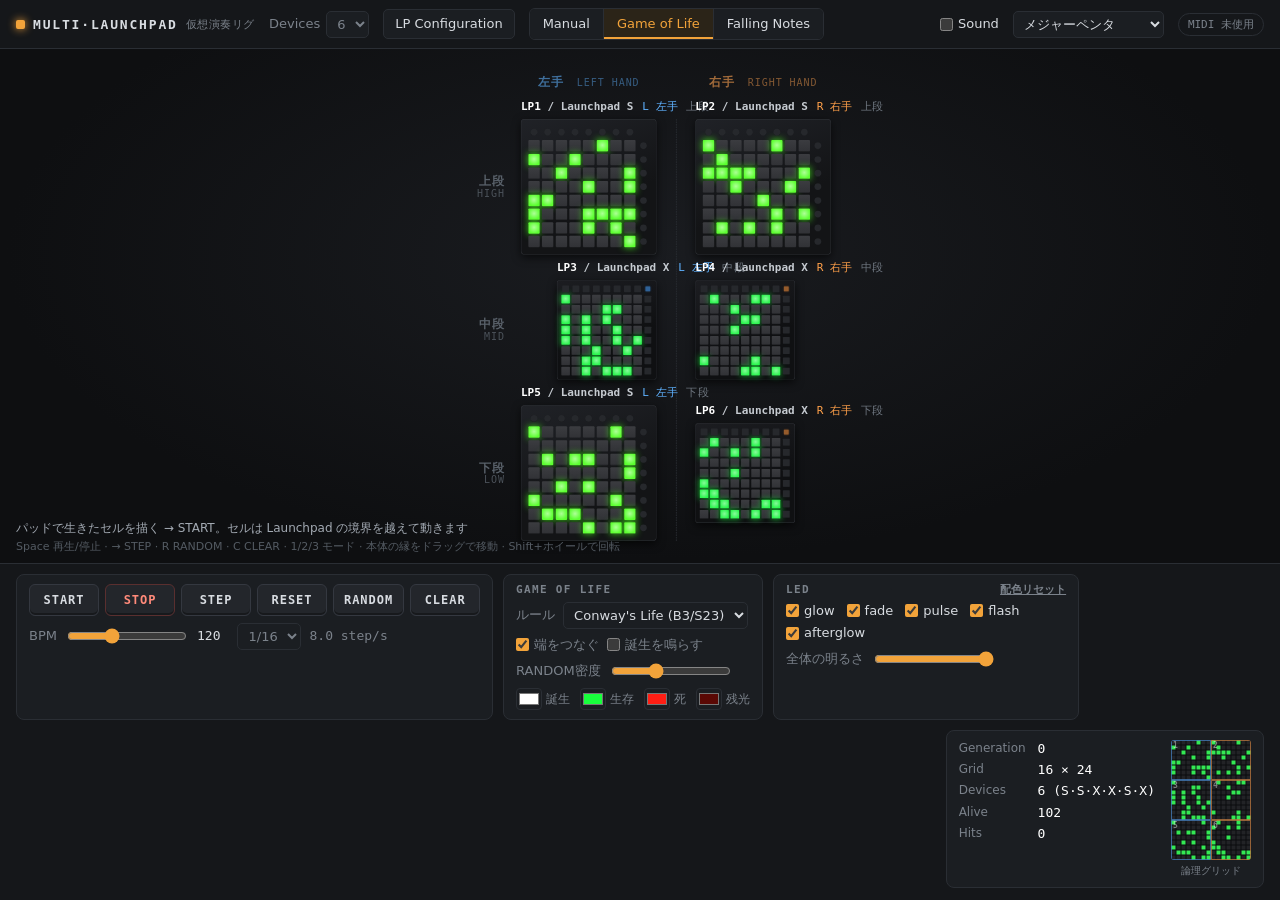
==== index.html @ cb0e10cd "複数Launchpad仮想演奏リグのプロトタイプを追加 Launchpad S / X を2〜6台、左手・右手×上中下段に並べる仮想リグ。 全台を一枚の巨大グリッドとして扱い、Game of Life" ====
<!doctype html>
<html lang="ja">
<head>
<meta charset="utf-8">
<meta name="viewport" content="width=device-width, initial-scale=1">
<title>Multi-Launchpad Rig</title>
<link rel="stylesheet" href="css/style.css">
</head>
<body>
<header class="topbar">
  <div class="brand"><span class="brand-dot"></span>MULTI·LAUNCHPAD <small>仮想演奏リグ</small></div>
  <label class="field">Devices
    <select id="deviceCount">
      <option>2</option><option>3</option><option>4</option><option>5</option><option>6</option>
    </select>
  </label>
  <button id="openConfig" class="btn">LP Configuration</button>
  <nav class="seg" id="modeSeg">
    <button data-mode="manual">Manual</button>
    <button data-mode="life">Game of Life</button>
    <button data-mode="falling">Falling Notes</button>
  </nav>
  <div class="spacer"></div>
  <label class="chk"><input type="checkbox" id="soundToggle"> Sound</label>
  <select id="scaleSelect" title="音階"></select>
  <span id="midiStatus" class="pill">MIDI 未使用</span>
</header>

<main id="stageWrap">
  <div id="stage"></div>
  <div id="hint" class="hint"></div>
  <div class="keys">Space 再生/停止 · → STEP · R RANDOM · C CLEAR · 1/2/3 モード · 本体の縁をドラッグで移動 · Shift+ホイールで回転</div>
</main>

<footer class="dock">
  <section class="card transport-card">
    <div class="transport">
      <button id="btnStart" class="tbtn">START</button>
      <button id="btnStop" class="tbtn">STOP</button>
      <button id="btnStep" class="tbtn">STEP</button>
      <button id="btnReset" class="tbtn">RESET</button>
      <button id="btnRandom" class="tbtn">RANDOM</button>
      <button id="btnClear" class="tbtn">CLEAR</button>
    </div>
    <div class="tempo">
      <label>BPM <input type="range" id="bpm" min="20" max="300" step="1"></label>
      <output id="bpmVal" class="mono"></output>
      <select id="division" title="1拍あたりのステップ数">
        <option value="1">1/4</option>
        <option value="2">1/8</option>
        <option value="4">1/16</option>
        <option value="8">1/32</option>
      </select>
      <span id="rateVal" class="muted mono"></span>
    </div>
  </section>

  <section class="card opts" data-for="manual">
    <h3>Manual</h3>
    <div class="palette" id="palette"></div>
    <label class="row">明るさ <input type="range" id="paintBright" min="0.1" max="1" step="0.05"></label>
    <label class="row">パッド動作
      <select id="behavior">
        <option value="toggle">トグル(クリックでON/OFF)</option>
        <option value="momentary">押している間だけ(演奏)</option>
      </select>
    </label>
  </section>

  <section class="card opts" data-for="life">
    <h3>Game of Life</h3>
    <label class="row">ルール <select id="rule"></select></label>
    <div class="row">
      <label class="chk"><input type="checkbox" id="wrap"> 端をつなぐ</label>
      <label class="chk"><input type="checkbox" id="birthSound"> 誕生を鳴らす</label>
    </div>
    <label class="row">RANDOM密度 <input type="range" id="density" min="0.05" max="0.7" step="0.01"></label>
    <div class="swatches">
      <label><input type="color" data-scheme="born">誕生</label>
      <label><input type="color" data-scheme="alive">生存</label>
      <label><input type="color" data-scheme="dying">死</label>
      <label><input type="color" data-scheme="ghost">残光</label>
    </div>
  </section>

  <section class="card opts" data-for="falling">
    <h3>Falling Notes</h3>
    <label class="row">動き
      <select id="motion">
        <option value="straight">まっすぐ</option>
        <option value="diagonal">斜め(左右で反射)</option>
        <option value="mix">ミックス</option>
      </select>
    </label>
    <label class="row">出現率 <input type="range" id="fallRate" min="0" max="1" step="0.01"></label>
    <div class="swatches">
      <label><input type="color" data-scheme="noteLeft">左手</label>
      <label><input type="color" data-scheme="noteRight">右手</label>
      <label><input type="color" data-scheme="hit">到達</label>
    </div>
  </section>

  <section class="card fx">
    <h3>LED <button id="schemeReset" class="link" title="Life / Falling の配色を初期値に戻す">配色リセット</button></h3>
    <div class="fxs">
      <label class="chk"><input type="checkbox" data-fx="glow"> glow</label>
      <label class="chk"><input type="checkbox" data-fx="fade"> fade</label>
      <label class="chk"><input type="checkbox" data-fx="pulse"> pulse</label>
      <label class="chk"><input type="checkbox" data-fx="flash"> flash</label>
      <label class="chk"><input type="checkbox" data-fx="afterglow"> afterglow</label>
    </div>
    <label class="row">全体の明るさ <input type="range" id="brightness" min="0.2" max="1" step="0.05"></label>
  </section>

  <section class="card stats">
    <dl>
      <dt>Generation</dt><dd id="stGen" class="mono">0</dd>
      <dt>Grid</dt><dd id="stGrid" class="mono"></dd>
      <dt>Devices</dt><dd id="stDevices" class="mono"></dd>
      <dt>Alive</dt><dd id="stPop" class="mono"></dd>
      <dt>Hits</dt><dd id="stHits" class="mono"></dd>
    </dl>
    <figure class="mini">
      <canvas id="minimap"></canvas>
      <figcaption>論理グリッド</figcaption>
    </figure>
  </section>
</footer>

<dialog id="configDialog"></dialog>

<script src="js/core/base.js"></script>
<script src="js/core/clock.js"></script>
<script src="js/core/color.js"></script>
<script src="js/launchpad/profiles.js"></script>
<script src="js/launchpad/device.js"></script>
<script src="js/launchpad/rig.js"></script>
<script src="js/launchpad/virtual-view.js"></script>
<script src="js/grid/grid.js"></script>
<script src="js/engines/life.js"></script>
<script src="js/engines/falling.js"></script>
<script src="js/engines/manual.js"></script>
<script src="js/render/animation.js"></script>
<script src="js/midi/note-mapper.js"></script>
<script src="js/midi/midi-adapter.js"></script>
<script src="js/audio/synth.js"></script>
<script src="js/ui/stage.js"></script>
<script src="js/ui/pad-input.js"></script>
<script src="js/ui/minimap.js"></script>
<script src="js/ui/config.js"></script>
<script src="js/ui/app.js"></script>
</body>
</html>
---- css/style.css ----
:root {
  --bg: #0c0d0f;
  --panel: #15171a;
  --panel-2: #1b1e22;
  --line: #2a2e34;
  --text: #d8dce1;
  --muted: #7b828b;
  --accent: #f2a33a;
  --left: #5fb2ff;
  --right: #ffa04a;
  --font: "Segoe UI", "Hiragino Sans", "Yu Gothic UI", system-ui, sans-serif;
  --mono: ui-monospace, "Cascadia Mono", Consolas, monospace;
  color-scheme: dark;
}

* { box-sizing: border-box; }
html, body { height: 100%; margin: 0; }
body {
  display: flex;
  flex-direction: column;
  overflow: hidden;
  background: var(--bg);
  color: var(--text);
  font: 13px/1.4 var(--font);
  user-select: none;
  -webkit-user-select: none;
}
button, select, input { font: inherit; color: inherit; }
.mono { font-family: var(--mono); }
.muted { color: var(--muted); }
[hidden] { display: none !important; }

/* ---------- 上部バー ---------- */
.topbar {
  display: flex;
  align-items: center;
  flex-wrap: wrap;
  gap: 10px 14px;
  padding: 8px 16px;
  background: var(--panel);
  border-bottom: 1px solid var(--line);
}
.brand { font: 700 13px/1 var(--mono); letter-spacing: .14em; display: flex; align-items: center; gap: 8px; }
.brand small { font: 400 11px var(--font); letter-spacing: .05em; color: var(--muted); }
.brand-dot { width: 9px; height: 9px; border-radius: 2px; background: var(--accent); box-shadow: 0 0 8px var(--accent); }
.spacer { flex: 1; }
.field { display: flex; align-items: center; gap: 6px; color: var(--muted); }
select, input[type="number"] {
  background: var(--panel-2);
  border: 1px solid var(--line);
  border-radius: 5px;
  padding: 4px 6px;
}
input[type="number"] { width: 52px; }
.btn {
  background: var(--panel-2);
  border: 1px solid var(--line);
  border-radius: 5px;
  padding: 5px 11px;
  cursor: pointer;
}
.btn:hover { border-color: #444a52; }
.btn:disabled { opacity: .4; cursor: default; }
.link { background: none; border: 0; color: var(--muted); cursor: pointer; font-size: 11px; padding: 0; text-decoration: underline; }
.seg { display: flex; border: 1px solid var(--line); border-radius: 6px; overflow: hidden; }
.seg button { background: var(--panel-2); border: 0; border-right: 1px solid var(--line); padding: 6px 13px; cursor: pointer; }
.seg button:last-child { border-right: 0; }
.seg button.active { background: #2b2418; color: var(--accent); box-shadow: inset 0 -2px 0 var(--accent); }
.chk { display: inline-flex; align-items: center; gap: 5px; cursor: pointer; }
.chk input { accent-color: var(--accent); margin: 0; }
.pill { font: 11px var(--mono); color: var(--muted); border: 1px solid var(--line); border-radius: 99px; padding: 3px 9px; }
.pill.on { color: #7dffa0; border-color: #2f5a3a; }

/* ---------- ステージ ---------- */
#stageWrap {
  position: relative;
  flex: 1;
  min-height: 220px;
  overflow: hidden;
  touch-action: none;
  background:
    radial-gradient(ellipse at 50% 40%, #1a1c20 0%, #0e0f11 70%),
    #0e0f11;
}
#stage {
  --u: 2px;
  --inv: 1;
  position: absolute;
  left: 0;
  top: 0;
  transform-origin: 0 0;
  transition: transform .3s ease;
}
#stage.dragging { transition: none; }
.hint, .keys {
  position: absolute;
  left: 16px;
  font-size: 12px;
  color: var(--muted);
  pointer-events: none;
}
.hint { bottom: 26px; color: #a3aab3; }
.keys { bottom: 8px; font-size: 11px; color: #545b63; }

.stage-deco { position: absolute; left: 0; top: 0; }
.center-line {
  position: absolute;
  width: 0;
  border-left: calc(1px * var(--inv)) dashed #2b2f35;
}
.stage-label {
  position: absolute;
  font: 600 calc(12px * var(--inv))/1.1 var(--mono);
  letter-spacing: .08em;
  color: #59616a;
  white-space: nowrap;
}
.stage-label small { font-weight: 400; margin-left: .5em; opacity: .8; }
.stage-label.hand { text-align: center; transform: translateY(calc(-100% - 30px * var(--inv))); }
.stage-label.hand-left { color: #3f6f9c; }
.stage-label.hand-right { color: #a06a3a; }
.stage-label.layer {
  transform: translate(calc(-100% - 16px * var(--inv)), -50%);
  text-align: right;
}
.stage-label.layer small { display: block; margin: 0; }
.placeholder {
  position: absolute;
  border: calc(1.5px * var(--inv)) dashed #2c3036;
  border-radius: calc(var(--u) * 7);
  display: grid;
  place-items: center;
  text-align: center;
  color: #444a52;
  font: calc(12px * var(--inv))/1.5 var(--mono);
}

/* ---------- Launchpad 本体 ---------- */
.lp { position: absolute; transform-origin: 50% 50%; }
.lp.grabbing { z-index: 5; }
.lp-body {
  position: absolute;
  inset: 0;
  border-radius: calc(var(--u) * 7);
  background: linear-gradient(160deg, #202227, #131416 60%);
  box-shadow:
    0 calc(var(--u) * 5) calc(var(--u) * 16) rgba(0, 0, 0, .65),
    inset 0 0 0 calc(var(--u) * .8) #2f3237,
    inset 0 calc(var(--u) * 1) 0 rgba(255, 255, 255, .04);
  cursor: grab;
}
.lp-X .lp-body { border-radius: calc(var(--u) * 5); background: linear-gradient(160deg, #1c1d21, #0f1012 60%); }
.lp.grabbing .lp-body { cursor: grabbing; }
.lp-tag {
  position: absolute;
  left: 0;
  bottom: 100%;
  margin-bottom: calc(6px * var(--inv));
  font: 600 calc(11px * var(--inv))/1.2 var(--mono);
  color: #c6cbd1;
  white-space: nowrap;
  cursor: grab;
}
.lp-tag b { color: #fff; }
.lp-tag .meta { font-weight: 400; color: #6f7780; margin-left: .8em; }
.lp-tag .hand-left { color: var(--left); }
.lp-tag .hand-right { color: var(--right); }

.lp-matrix {
  position: absolute;
  display: grid;
  grid-template-columns: repeat(9, 1fr);
  grid-template-rows: repeat(9, 1fr);
}
.pad {
  border-radius: calc(var(--u) * 1.6);
  background: linear-gradient(180deg, #3b3c40, #313236);
  box-shadow: inset 0 calc(var(--u) * -.5) 0 rgba(0, 0, 0, .45);
  cursor: pointer;
}
.lp-X .pad { border-radius: calc(var(--u) * 1.1); }
#stage.no-glow .pad.lit { box-shadow: none !important; }
.fn { background: #26282c; box-shadow: inset 0 calc(var(--u) * -.4) 0 rgba(0, 0, 0, .4); }
.lp-S .fn { border-radius: 50%; transform: scale(.6); }
.lp-X .fn { border-radius: calc(var(--u) * 1); transform: scale(.8); }
.logo {
  border-radius: calc(var(--u) * 1);
  transform: scale(.55);
  background: var(--logo, #333);
  box-shadow: 0 0 calc(var(--u) * 5) var(--logo, transparent);
}

/* ---------- 下部ドック ---------- */
.dock {
  display: flex;
  flex-wrap: wrap;
  align-items: stretch;
  gap: 10px;
  padding: 10px 16px 12px;
  background: var(--panel);
  border-top: 1px solid var(--line);
  max-height: 46vh;
  overflow-y: auto;
}
.card {
  background: var(--panel-2);
  border: 1px solid var(--line);
  border-radius: 8px;
  padding: 9px 12px;
  display: flex;
  flex-direction: column;
  gap: 7px;
  min-width: 0;
}
.card h3 {
  margin: 0;
  font: 600 11px/1 var(--mono);
  letter-spacing: .12em;
  text-transform: uppercase;
  color: var(--muted);
  display: flex;
  justify-content: space-between;
  gap: 12px;
}
.row { display: flex; align-items: center; gap: 8px; color: var(--muted); }
.row select { color: var(--text); }
input[type="range"] { accent-color: var(--accent); width: 120px; }

.transport { display: flex; gap: 6px; flex-wrap: wrap; }
.tbtn {
  min-width: 70px;
  padding: 9px 10px;
  font: 600 12px/1 var(--mono);
  letter-spacing: .08em;
  background: #23262b;
  border: 1px solid #343840;
  border-radius: 6px;
  cursor: pointer;
  box-shadow: inset 0 -2px 0 rgba(0, 0, 0, .35);
}
.tbtn:hover { border-color: #4a5058; }
.tbtn:active { transform: translateY(1px); }
#btnStart.active { color: #7dffa0; border-color: #2f6a40; box-shadow: 0 0 10px rgba(80, 255, 130, .2), inset 0 -2px 0 rgba(0, 0, 0, .35); }
#btnStop.active { color: #ff8a7a; border-color: #5a2f2f; }
.tempo { display: flex; align-items: center; gap: 8px; flex-wrap: wrap; color: var(--muted); }
.tempo label { display: flex; align-items: center; gap: 8px; }
#bpmVal { min-width: 2.5em; color: var(--text); }

.palette { display: flex; gap: 5px; align-items: center; flex-wrap: wrap; }
.sw {
  width: 22px; height: 22px;
  border-radius: 4px;
  border: 1px solid #00000080;
  background: var(--sw);
  cursor: pointer;
  box-shadow: 0 0 6px color-mix(in srgb, var(--sw) 45%, transparent);
}
.sw.active { outline: 2px solid #fff; outline-offset: 1px; }
input[type="color"] {
  width: 26px; height: 22px;
  padding: 0;
  border: 1px solid var(--line);
  border-radius: 4px;
  background: none;
  cursor: pointer;
}
.swatches { display: flex; gap: 10px; flex-wrap: wrap; }
.swatches label { display: flex; align-items: center; gap: 4px; color: var(--muted); font-size: 12px; }
.fxs { display: flex; flex-wrap: wrap; gap: 4px 12px; max-width: 280px; }

.stats { flex-direction: row; gap: 16px; margin-left: auto; }
.stats dl { display: grid; grid-template-columns: auto auto; gap: 3px 12px; margin: 0; align-content: start; }
.stats dt { color: var(--muted); font-size: 12px; }
.stats dd { margin: 0; color: #fff; }
.mini { margin: 0; display: flex; flex-direction: column; align-items: center; gap: 4px; }
.mini canvas { border-radius: 3px; image-rendering: pixelated; }
.mini figcaption { font-size: 10px; color: var(--muted); }

/* ---------- 設定ダイアログ ---------- */
dialog {
  background: var(--panel);
  color: var(--text);
  border: 1px solid var(--line);
  border-radius: 10px;
  padding: 0;
  max-width: min(1100px, calc(100vw - 32px));
  width: 100%;
}
dialog::backdrop { background: rgba(0, 0, 0, .6); }
.cfg { padding: 14px 18px 18px; display: flex; flex-direction: column; gap: 12px; }
.cfg header { display: flex; justify-content: space-between; align-items: center; }
.cfg h2 { margin: 0; font: 600 14px var(--mono); letter-spacing: .1em; }
.cfg h3 { margin: 0 0 4px; font: 600 12px var(--mono); color: var(--muted); letter-spacing: .1em; }
.cfg .x { background: none; border: 0; font-size: 22px; cursor: pointer; color: var(--muted); }
.cfg-scroll { overflow-x: auto; }
.cfg table { border-collapse: collapse; width: 100%; font-size: 12px; }
.cfg th { text-align: left; font-weight: 600; color: var(--muted); padding: 6px 8px; border-bottom: 1px solid var(--line); white-space: nowrap; }
.cfg td { padding: 6px 8px; border-bottom: 1px solid #1f2226; white-space: nowrap; }
.cfg td select { max-width: 190px; }
.cfg .rot { display: flex; align-items: center; gap: 6px; }
.cfg .rot input { width: 90px; }
.cfg .rot span { font: 11px var(--mono); min-width: 3.5em; }
.cfg .hand-left { color: var(--left); }
.cfg .hand-right { color: var(--right); }
.cfg .note { margin: 0; color: var(--muted); font-size: 12px; line-height: 1.6; }
.cfg-actions { display: flex; align-items: center; gap: 8px; flex-wrap: wrap; }
.cfg-actions .lbl { font: 600 11px var(--mono); color: var(--muted); min-width: 7em; }
.cfg-actions label { display: flex; align-items: center; gap: 6px; color: var(--muted); }
.cfg-midi { border-top: 1px solid var(--line); padding-top: 12px; display: flex; flex-direction: column; gap: 8px; }

@media (max-width: 760px) {
  .topbar { padding: 8px 12px; }
  .dock { padding: 8px 12px; }
  .stats { margin-left: 0; }
  .keys { display: none; }
}
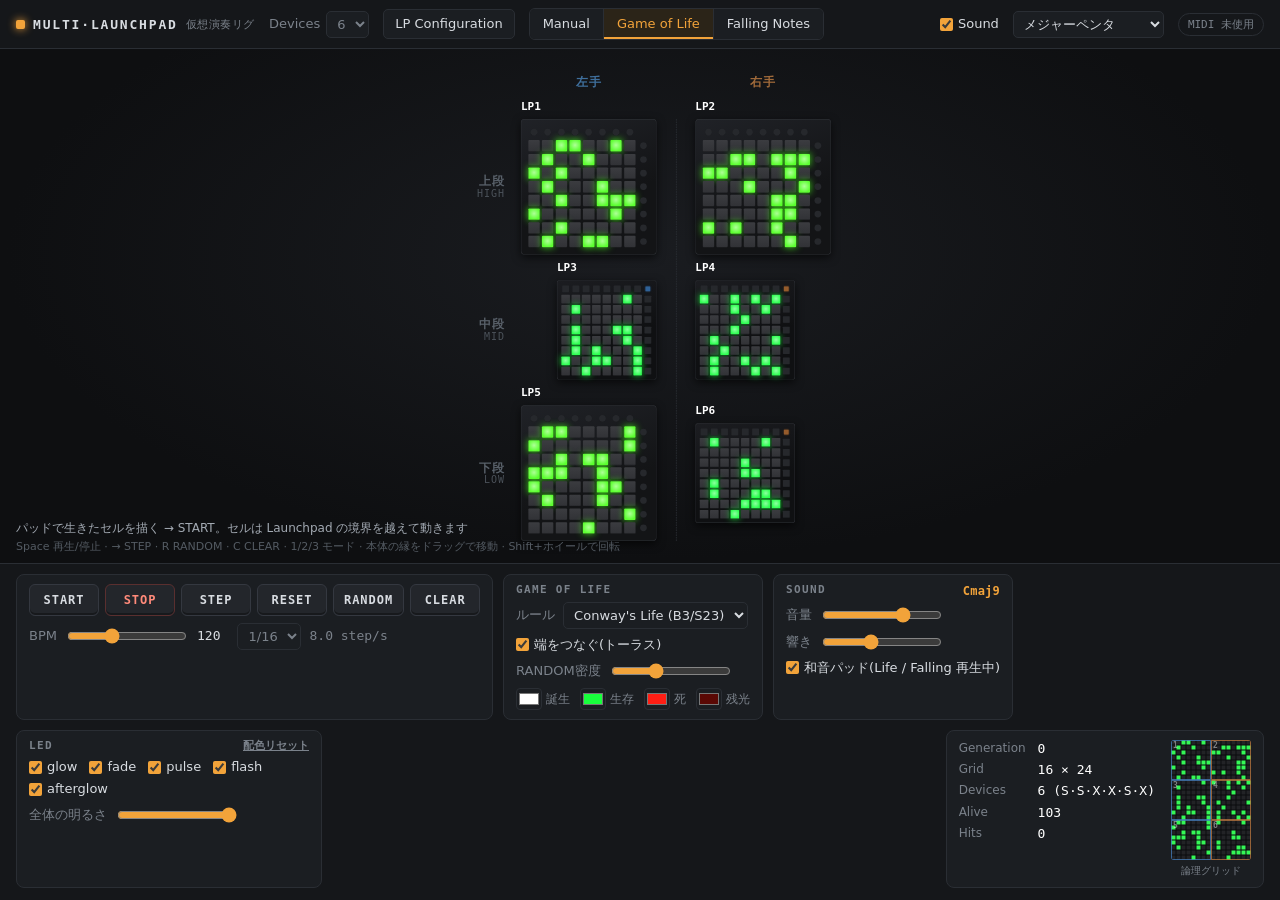
==== commit b37d423a: "音をコード進行に連動させ、音色と響きを作り直した 生成モード(Life / Falling)の音は2小節ごとに進むコードの構成音に乗せる。 左手はマリンバ系・右手はベル系、横位置で定位、リバーブとテン" ====
--- a/index.html
+++ b/index.html
@@ -70,10 +70,7 @@
   <section class="card opts" data-for="life">
     <h3>Game of Life</h3>
     <label class="row">ルール <select id="rule"></select></label>
-    <div class="row">
-      <label class="chk"><input type="checkbox" id="wrap"> 端をつなぐ</label>
-      <label class="chk"><input type="checkbox" id="birthSound"> 誕生を鳴らす</label>
-    </div>
+    <label class="chk"><input type="checkbox" id="wrap"> 端をつなぐ(トーラス)</label>
     <label class="row">RANDOM密度 <input type="range" id="density" min="0.05" max="0.7" step="0.01"></label>
     <div class="swatches">
       <label><input type="color" data-scheme="born">誕生</label>
@@ -98,6 +95,13 @@
       <label><input type="color" data-scheme="noteRight">右手</label>
       <label><input type="color" data-scheme="hit">到達</label>
     </div>
+  </section>
+
+  <section class="card sound">
+    <h3>Sound <span id="stChord" class="chord" title="いまのコード(生成モードの音はこのコードの構成音で鳴る)"></span></h3>
+    <label class="row">音量 <input type="range" id="volume" min="0" max="1" step="0.01"></label>
+    <label class="row">響き <input type="range" id="reverb" min="0" max="0.9" step="0.01"></label>
+    <label class="chk"><input type="checkbox" id="padToggle"> 和音パッド(Life / Falling 再生中)</label>
   </section>
 
   <section class="card fx">
@@ -143,6 +147,7 @@
 <script src="js/render/animation.js"></script>
 <script src="js/midi/note-mapper.js"></script>
 <script src="js/midi/midi-adapter.js"></script>
+<script src="js/audio/harmony.js"></script>
 <script src="js/audio/synth.js"></script>
 <script src="js/ui/stage.js"></script>
 <script src="js/ui/pad-input.js"></script>
--- a/css/style.css
+++ b/css/style.css
@@ -163,6 +163,9 @@
 }
 .lp-tag b { color: #fff; }
 .lp-tag .meta { font-weight: 400; color: #6f7780; margin-left: .8em; }
+#stage.compact .lp-tag .meta,
+#stage.compact .stage-label.hand small { display: none; }
+#stage.tiny .lp-tag .model { display: none; }
 .lp-tag .hand-left { color: var(--left); }
 .lp-tag .hand-right { color: var(--right); }
 
@@ -266,6 +269,7 @@
 }
 .swatches { display: flex; gap: 10px; flex-wrap: wrap; }
 .swatches label { display: flex; align-items: center; gap: 4px; color: var(--muted); font-size: 12px; }
+.chord { font: 600 12px var(--mono); letter-spacing: .02em; text-transform: none; color: var(--accent); }
 .fxs { display: flex; flex-wrap: wrap; gap: 4px 12px; max-width: 280px; }
 
 .stats { flex-direction: row; gap: 16px; margin-left: auto; }
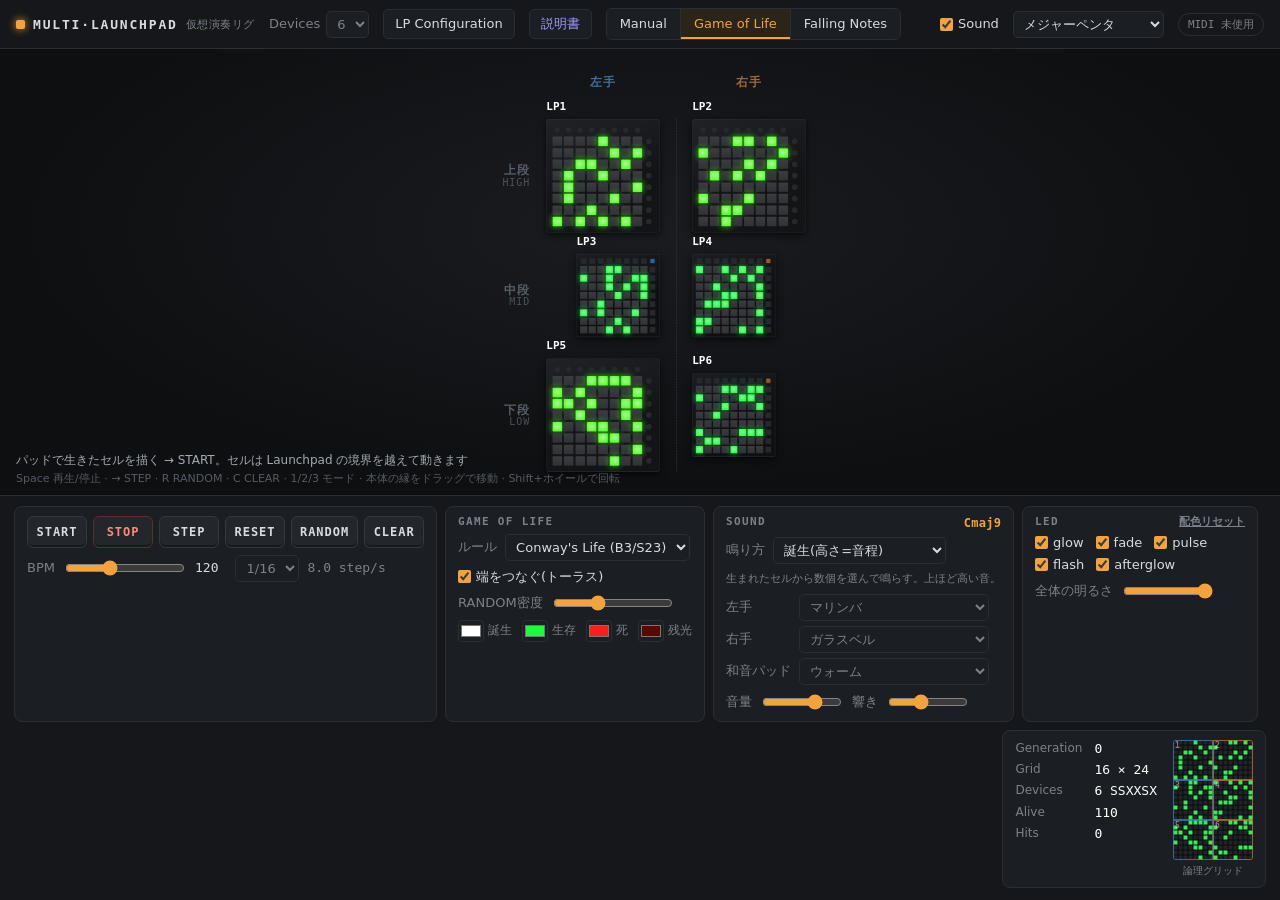
==== commit 15c5da0c: "鳴り方ルールと音色を増やし、説明書を追加 鳴り方を Sonifier に分離し、モードごとにルールを選べるようにした (Life: 誕生/スキャン/アルペジオ/消滅、Falling: 到達/境界越え/" ====
--- a/index.html
+++ b/index.html
@@ -15,6 +15,7 @@
     </select>
   </label>
   <button id="openConfig" class="btn">LP Configuration</button>
+  <a class="btn" href="manual.html" target="_blank" rel="noopener">説明書</a>
   <nav class="seg" id="modeSeg">
     <button data-mode="manual">Manual</button>
     <button data-mode="life">Game of Life</button>
@@ -98,10 +99,18 @@
   </section>
 
   <section class="card sound">
-    <h3>Sound <span id="stChord" class="chord" title="いまのコード(生成モードの音はこのコードの構成音で鳴る)"></span></h3>
-    <label class="row">音量 <input type="range" id="volume" min="0" max="1" step="0.01"></label>
-    <label class="row">響き <input type="range" id="reverb" min="0" max="0.9" step="0.01"></label>
-    <label class="chk"><input type="checkbox" id="padToggle"> 和音パッド(Life / Falling 再生中)</label>
+    <h3>Sound <span id="stChord" class="chord" title="いまのコード(生成される音はこのコードの構成音で鳴る)"></span></h3>
+    <label class="row">鳴り方 <select id="soundRule"></select></label>
+    <p id="ruleDesc" class="desc"></p>
+    <div class="grid2">
+      <label>左手</label><select id="voiceL"></select>
+      <label>右手</label><select id="voiceR"></select>
+      <label>和音パッド</label><select id="padType"></select>
+    </div>
+    <div class="row">
+      <label class="row">音量 <input type="range" id="volume" min="0" max="1" step="0.01"></label>
+      <label class="row">響き <input type="range" id="reverb" min="0" max="0.9" step="0.01"></label>
+    </div>
   </section>
 
   <section class="card fx">
@@ -149,6 +158,7 @@
 <script src="js/midi/midi-adapter.js"></script>
 <script src="js/audio/harmony.js"></script>
 <script src="js/audio/synth.js"></script>
+<script src="js/audio/sonifier.js"></script>
 <script src="js/ui/stage.js"></script>
 <script src="js/ui/pad-input.js"></script>
 <script src="js/ui/minimap.js"></script>
--- a/css/style.css
+++ b/css/style.css
@@ -198,8 +198,8 @@
   display: flex;
   flex-wrap: wrap;
   align-items: stretch;
-  gap: 10px;
-  padding: 10px 16px 12px;
+  gap: 8px;
+  padding: 10px 14px 12px;
   background: var(--panel);
   border-top: 1px solid var(--line);
   max-height: 46vh;
@@ -231,8 +231,8 @@
 
 .transport { display: flex; gap: 6px; flex-wrap: wrap; }
 .tbtn {
-  min-width: 70px;
-  padding: 9px 10px;
+  min-width: 60px;
+  padding: 9px 8px;
   font: 600 12px/1 var(--mono);
   letter-spacing: .08em;
   background: #23262b;
@@ -269,8 +269,14 @@
 }
 .swatches { display: flex; gap: 10px; flex-wrap: wrap; }
 .swatches label { display: flex; align-items: center; gap: 4px; color: var(--muted); font-size: 12px; }
+.desc { margin: 0; max-width: 290px; font-size: 11px; line-height: 1.5; color: var(--muted); min-height: 1.5em; }
+.sound input[type="range"] { width: 80px; }
+.sound select { max-width: 190px; }
+.grid2 { display: grid; grid-template-columns: auto 1fr; gap: 5px 8px; align-items: center; color: var(--muted); }
+a.btn { text-decoration: none; }
 .chord { font: 600 12px var(--mono); letter-spacing: .02em; text-transform: none; color: var(--accent); }
-.fxs { display: flex; flex-wrap: wrap; gap: 4px 12px; max-width: 280px; }
+.fxs { display: flex; flex-wrap: wrap; gap: 4px 12px; max-width: 210px; }
+.fx input[type="range"] { width: 90px; }
 
 .stats { flex-direction: row; gap: 16px; margin-left: auto; }
 .stats dl { display: grid; grid-template-columns: auto auto; gap: 3px 12px; margin: 0; align-content: start; }
